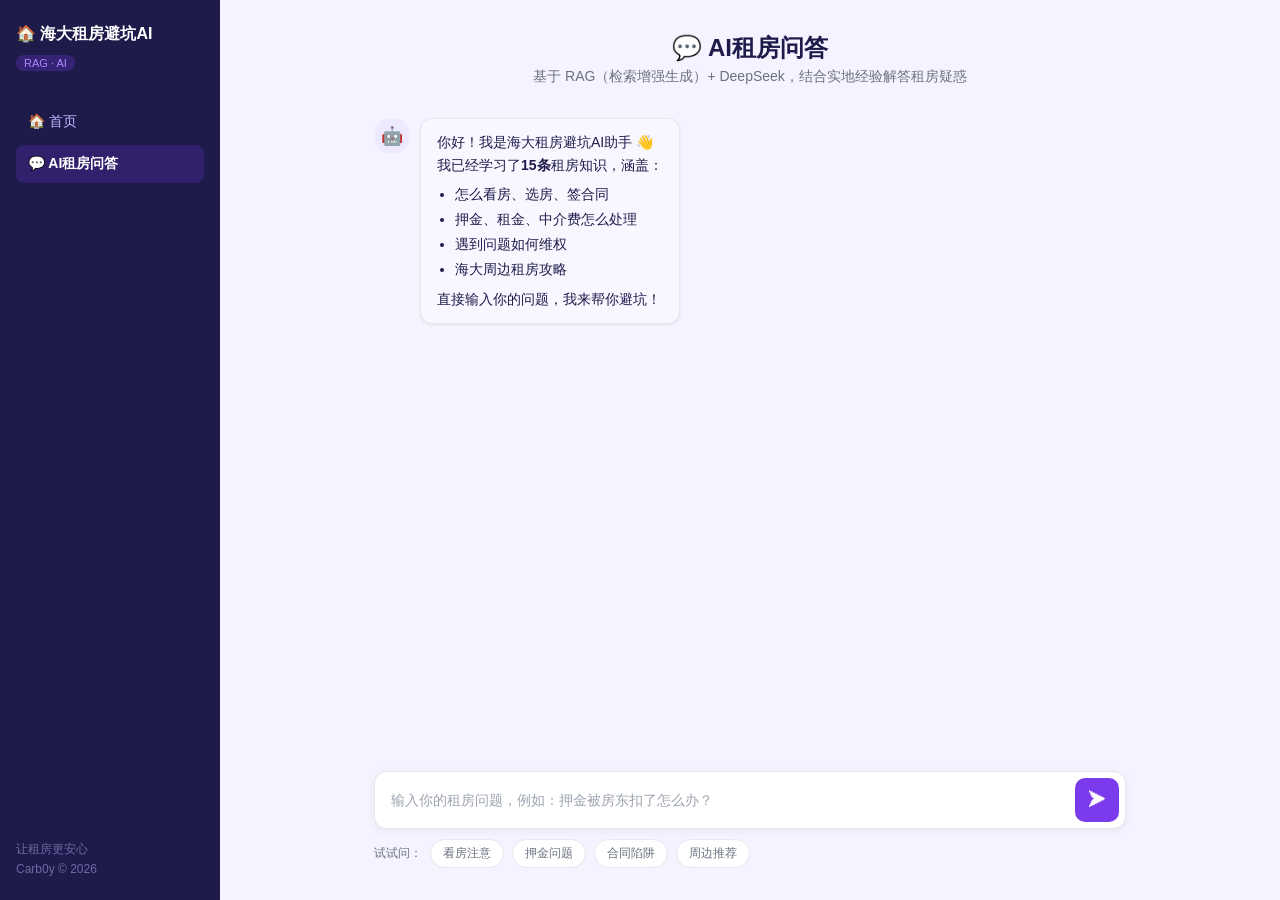
==== docs/index.html @ 844fbe29 "feat: 添加纯前端版RAG问答页面，支持GitHub Pages部署" ====
<!DOCTYPE html>
<html lang="zh-CN">
<head>
    <meta charset="UTF-8">
    <meta name="viewport" content="width=device-width, initial-scale=1.0">
    <title>海大租房避坑AI</title>
    <style>
        * { margin: 0; padding: 0; box-sizing: border-box; }

        :root {
            --bg: #f5f3ff;
            --sidebar-bg: #1e1b4b;
            --sidebar-text: #c4b5fd;
            --sidebar-active: #fff;
            --card: #fff;
            --text: #1e1b4b;
            --text-secondary: #6b7280;
            --primary: #7c3aed;
            --primary-light: #ede9fe;
            --user-bubble: linear-gradient(135deg, #7c3aed, #a78bfa);
            --bot-bubble: #f8f7ff;
            --border: #e5e7eb;
            --shadow: 0 1px 3px rgba(0,0,0,0.08);
            --radius: 12px;
        }

        body {
            font-family: -apple-system, BlinkMacSystemFont, "Segoe UI", "PingFang SC", "Hiragino Sans GB", "Microsoft YaHei", sans-serif;
            background: var(--bg);
            color: var(--text);
            min-height: 100vh;
        }

        .app-container { display: flex; min-height: 100vh; }

        /* Sidebar */
        .sidebar {
            width: 220px;
            background: var(--sidebar-bg);
            color: var(--sidebar-text);
            display: flex;
            flex-direction: column;
            padding: 24px 16px;
            flex-shrink: 0;
        }
        .sidebar-header h2 { font-size: 16px; color: #fff; margin-bottom: 4px; }
        .sidebar-header .badge {
            display: inline-block;
            font-size: 11px;
            background: #7c3aed44;
            color: #a78bfa;
            padding: 2px 8px;
            border-radius: 10px;
            margin-top: 6px;
        }
        .sidebar-nav { margin-top: 32px; display: flex; flex-direction: column; gap: 4px; }
        .sidebar-nav a {
            color: var(--sidebar-text);
            text-decoration: none;
            padding: 10px 12px;
            border-radius: 8px;
            font-size: 14px;
            transition: all .15s;
        }
        .sidebar-nav a:hover { background: #312e81; color: #ddd6fe; }
        .sidebar-nav a.active { background: #7c3aed33; color: #fff; font-weight: 600; }
        .sidebar-footer { margin-top: auto; font-size: 12px; opacity: 0.5; }

        /* Main */
        .qa-main {
            flex: 1;
            display: flex;
            flex-direction: column;
            max-width: 800px;
            margin: 0 auto;
            width: 100%;
            padding: 0 24px;
        }
        .qa-header { padding: 32px 0 16px; text-align: center; }
        .qa-header h1 { font-size: 24px; margin-bottom: 4px; }
        .qa-subtitle { font-size: 14px; color: var(--text-secondary); }

        /* Chat */
        .chat-container {
            flex: 1;
            overflow-y: auto;
            padding: 16px 0;
            display: flex;
            flex-direction: column;
            gap: 16px;
            scroll-behavior: smooth;
        }
        .chat-message { display: flex; gap: 10px; animation: fadeUp .3s ease; }
        .chat-message.user { flex-direction: row-reverse; }
        .message-avatar {
            width: 36px; height: 36px; border-radius: 50%;
            display: flex; align-items: center; justify-content: center;
            font-size: 18px; flex-shrink: 0;
            background: var(--primary-light);
        }
        .chat-message.user .message-avatar { background: #7c3aed33; }
        .message-bubble {
            max-width: 75%;
            padding: 12px 16px;
            border-radius: var(--radius);
            font-size: 14px;
            line-height: 1.65;
            box-shadow: var(--shadow);
        }
        .chat-message.bot .message-bubble { background: var(--bot-bubble); border: 1px solid var(--border); }
        .chat-message.user .message-bubble { background: var(--user-bubble); color: #fff; }
        .message-bubble ul { padding-left: 18px; margin: 6px 0; }
        .message-bubble li { margin: 2px 0; }

        /* Source display */
        .message-sources {
            margin-top: 8px;
            padding: 8px 12px;
            background: #f0fdf4;
            border-radius: 8px;
            font-size: 12px;
            color: #166534;
        }
        .message-sources .source-title { font-weight: 600; margin-bottom: 4px; }
        .message-sources .source-item { display: flex; gap: 8px; margin: 2px 0; }
        .message-sources .source-sim { color: #6b7280; white-space: nowrap; }

        /* Loading dots */
        .typing-dots { display: flex; gap: 4px; padding: 4px 0; }
        .typing-dots span {
            width: 7px; height: 7px; border-radius: 50%;
            background: #a78bfa;
            animation: bounce 1.2s infinite;
        }
        .typing-dots span:nth-child(2) { animation-delay: .2s; }
        .typing-dots span:nth-child(3) { animation-delay: .4s; }

        /* Input */
        .qa-input-area { padding: 16px 0 32px; }
        .qa-input-wrapper {
            display: flex; gap: 8px;
            background: var(--card);
            border-radius: var(--radius);
            padding: 6px 6px 6px 16px;
            box-shadow: 0 2px 8px rgba(0,0,0,0.06);
            border: 1px solid var(--border);
        }
        .qa-input-wrapper input {
            flex: 1; border: none; outline: none;
            font-size: 14px; background: transparent;
            color: var(--text);
        }
        .qa-input-wrapper input::placeholder { color: #9ca3af; }
        .send-btn {
            width: 44px; height: 44px; border: none;
            background: var(--primary); color: #fff;
            border-radius: 10px; cursor: pointer;
            font-size: 18px; display: flex; align-items: center; justify-content: center;
            transition: all .15s;
        }
        .send-btn:hover { background: #6d28d9; }
        .send-btn:disabled { opacity: 0.5; cursor: not-allowed; }
        .qa-hints { display: flex; gap: 8px; flex-wrap: wrap; margin-top: 10px; align-items: center; }
        .qa-hints span { font-size: 12px; color: var(--text-secondary); }
        .hint-btn {
            font-size: 12px; padding: 5px 12px;
            border: 1px solid var(--border); border-radius: 16px;
            background: var(--card); color: var(--text-secondary);
            cursor: pointer; transition: all .15s;
        }
        .hint-btn:hover { border-color: var(--primary); color: var(--primary); background: var(--primary-light); }

        @keyframes fadeUp { from { opacity: 0; transform: translateY(8px); } to { opacity: 1; transform: translateY(0); } }
        @keyframes bounce { 0%,60%,100% { transform: translateY(0); } 30% { transform: translateY(-6px); } }

        /* Responsive */
        @media (max-width: 640px) {
            .sidebar { display: none; }
            .qa-main { padding: 0 16px; }
            .message-bubble { max-width: 88%; }
        }
    </style>
</head>
<body>
    <div class="app-container">
        <aside class="sidebar">
            <div class="sidebar-header">
                <h2>🏠 海大租房避坑AI</h2>
                <span class="badge">RAG · AI</span>
            </div>
            <nav class="sidebar-nav">
                <a href="#home" class="nav-item">🏠 首页</a>
                <a href="#qa" class="nav-item active">💬 AI租房问答</a>
            </nav>
            <div class="sidebar-footer">
                <p>让租房更安心</p>
                <p style="margin-top:4px">Carb0y © 2026</p>
            </div>
        </aside>

        <main class="qa-main">
            <header class="qa-header">
                <h1>💬 AI租房问答</h1>
                <p class="qa-subtitle">基于 RAG（检索增强生成）+ DeepSeek，结合实地经验解答租房疑惑</p>
            </header>

            <div class="chat-container" id="chat">
                <div class="chat-message bot">
                    <div class="message-avatar">🤖</div>
                    <div class="message-bubble">
                        <p>你好！我是海大租房避坑AI助手 👋</p>
                        <p>我已经学习了<strong>15条</strong>租房知识，涵盖：</p>
                        <ul>
                            <li>怎么看房、选房、签合同</li>
                            <li>押金、租金、中介费怎么处理</li>
                            <li>遇到问题如何维权</li>
                            <li>海大周边租房攻略</li>
                        </ul>
                        <p>直接输入你的问题，我来帮你避坑！</p>
                    </div>
                </div>
            </div>

            <div class="qa-input-area">
                <div class="qa-input-wrapper">
                    <input type="text" id="questionInput"
                           placeholder="输入你的租房问题，例如：押金被房东扣了怎么办？"
                           autocomplete="off">
                    <button id="sendBtn" class="send-btn">➤</button>
                </div>
                <div class="qa-hints">
                    <span>试试问：</span>
                    <button class="hint-btn" data-q="看房时要注意检查哪些地方？">看房注意</button>
                    <button class="hint-btn" data-q="押金被房东克扣怎么办？">押金问题</button>
                    <button class="hint-btn" data-q="签租房合同要注意哪些条款？">合同陷阱</button>
                    <button class="hint-btn" data-q="海大附近哪些区域租房比较好？">周边推荐</button>
                </div>
            </div>
        </main>
    </div>

    <script>
    // ========== 知识库 ==========
    const KNOWLEDGE = [
        {"id":1,"q":"租房时如何判断房东是否靠谱？","a":"判断房东是否靠谱有以下几个方法：1）要求查看房东的身份证和房产证原件，确认他就是房主；2）如果是二房东，一定要看他和原房东的租赁合同，确认他有转租权；3）观察房东的态度，如果催你赶紧签约、不愿意给你时间看合同，就要警惕；4）可以在签约前和邻居聊一聊，了解房东的口碑。"},
        {"id":2,"q":"签租房合同要注意哪些条款？","a":"签合同时重点看以下几点：1）租金金额、支付方式（月付/季付）、支付日期必须明确；2）押金金额（一般是一个月租金）和退还条件要写清楚；3）水电燃气物业费由谁承担；4）房屋维修责任归属，大修是房东，小修一般租客；5）提前退租的违约金条款，通常是一个月租金；6）是否有其他隐藏费用如中介费、管理费。合同一定要逐条看清楚再签字。"},
        {"id":3,"q":"押金被房东克扣怎么办？","a":"如果房东无故克扣押金：1）首先要求房东出具书面扣款明细和依据；2）根据合同条款核对扣款是否合理；3）正常使用造成的磨损不应由租客承担；4）如果协商不成，可以向当地住建委或12345市民热线投诉；5）保留好合同、转账记录、聊天记录等所有证据；6）必要时可以走法律途径，小额诉讼程序比较简单。入住时一定要拍照留证，退租时再次拍照对比。"},
        {"id":4,"q":"看房时要注意检查哪些地方？","a":"看房必查清单：1）水压和热水器是否正常，打开所有水龙头测试；2）电路和插座是否好用，带个手机充电器逐个试；3）空调制冷制热是否正常；4）卫生间是否有异味、下水是否通畅；5）墙面是否有渗水、发霉的痕迹；6）门窗是否能正常开关和锁上；7）网络信号和手机信号如何；8）白天和晚上最好各看一次，了解噪音和采光情况；9）问清楚周边有没有施工计划。"},
        {"id":5,"q":"海大附近哪些区域租房比较好？","a":"海大附近推荐几个区域：1）学校周边的小区步行可达，但价格偏高；2）附近城中村价格便宜但环境一般，要注意安全；3）公交3-5站范围内的老小区性价比最高，生活配套成熟；4）新建公寓小区设施好但价格贵；5）合租可以选择学校教师家属院，环境安静安全。具体选哪里要根据你的预算、通勤时间来权衡。建议避开临街的低楼层，噪音比较大。"},
        {"id":6,"q":"租房预算应该怎么分配？","a":"租房预算建议这样分配：1）房租不应超过月收入的30%；2）押金一般等于1个月房租，需要一次性支付；3）中介费（如有）通常为半个月到一个月房租；4）第一个月通常还要预付1-3个月房租；5）搬家费用预留500-1000元；6）添置生活用品预算1000-2000元。所以第一次租房大概需要准备4-6个月的房租金额作为启动资金。"},
        {"id":7,"q":"合租要注意什么？","a":"合租需要注意：1）尽量找认识的同学或朋友合租，陌生人合租风险较大；2）提前约定好公共区域的卫生打扫制度；3）水电费分摊方式要明确（按人头还是按房间）；4）作息时间最好相近，避免互相打扰；5）是否可以带朋友回来、是否可以养宠物要提前说好；6）如果有人中途退租，剩余房租如何处理要写在协议里；7）贵重物品自己保管好，公共区域不要放私人物品。"},
        {"id":8,"q":"租房需要办理哪些手续？","a":"租房后需要办理：1）签订正规的房屋租赁合同（最好是住建委的标准版本）；2）到当地派出所办理暂住登记（部分城市需要办理居住证）；3）记录水电气表的初始读数，拍照留证；4）更换门锁或至少换锁芯，保障安全；5）办理宽带和有线电视；6）了解小区的物业电话和紧急联系方式；7）如果是学生，可以告知辅导员你的校外住址。"},
        {"id":9,"q":"如何避免租房被骗？","a":"防骗要点：1）不要在看房前支付任何费用，包括'定金''看房费'等；2）网上看到的房源如果图片精美价格极低，大概率是虚假房源；3）拒绝'房东不在本地，你先打款我寄钥匙'的说辞；4）核实房源信息，同一个房子在多个平台对比确认；5）不要轻信口头承诺，一切以书面合同为准；6）拒绝任何形式的网贷分期付租平台，利率极高；7）中介费在签约成功后才支付，不要提前给。"},
        {"id":10,"q":"退租时需要注意什么？","a":"退租流程要点：1）提前一个月（或按合同约定时间）通知房东；2）把房屋打扫干净，尽量恢复到入住时的状态；3）和房东一起做退房检查，当场确认物品完好；4）结清所有水电燃气费用，保留缴费凭证；5）核对押金退还金额和时间，要求房东出具书面确认；6）交还所有钥匙和门禁卡；7）如果有损坏需要维修，建议自己找人修好再退，比房东扣款便宜很多。"},
        {"id":11,"q":"短租（一个月左右）怎么找房子？","a":"短租可以考虑：1）短租平台如自如寓、贝壳找房的短租频道；2）学校周边的民宿或公寓式酒店，月租有折扣；3）师兄师姐转租的房子，往往比较靠谱且价格优惠；4）学校论坛或微信群里的短租信息；5）注意短租合同要和长租合同一样认真对待，押金退还条件也要明确。短租一般不太容易找到特别便宜的房子，预算要适当提高。"},
        {"id":12,"q":"房子漏水、电器坏了该谁修？","a":"维修责任划分：1）房屋主体结构、管道、墙面等自然损坏由房东负责维修；2）房东提供的电器（空调、热水器、冰箱等）自然损坏由房东维修或更换；3）租客使用不当造成的损坏由租客负责；4）灯泡、水龙头垫圈等易耗品通常由租客自行更换；5）维修前先拍照告知房东，不要擅自找人来修；6）如果房东拖延不修，可以自行维修后保留发票，从租金中扣除，但要提前告知房东。"},
        {"id":13,"q":"什么是'押一付三'？租房付款方式有哪些？","a":"'押一付三'是指押金1个月房租，一次性付3个月房租。常见付款方式：1）押一付一：压力最小，但房东不太愿意接受；2）押一付三：最常见的方式；3）押一付六/押一付年：一次性付半年或全年，可以和房东谈价格折扣；4）月付：对学生来说最友好，但需要遇到好说话的房东。建议尽量争取押一付一或押一付三，不要一次性付太多，万一出问题风险太大。"},
        {"id":14,"q":"租房要不要找中介？","a":"找中介的利弊：优点是可以快速匹配房源、手续比较规范、有纠纷时可以协调；缺点是要支付中介费（通常半个月到一个月房租）。如果找中介：1）选择正规大型中介公司（如链家、贝壳、我爱我家）；2）问清楚中介费是多少，什么时候支付；3）不要找路边小中介，容易遇到黑中介。如果自己找：可以通过学校论坛、校友群、直接联系小区物业等方式，省钱但需要花时间筛选。"},
        {"id":15,"q":"楼层和朝向怎么选？","a":"楼层和朝向建议：1）南方地区选南北通透最好，朝南采光好不潮湿；2）避开顶楼，夏天热冬天冷，还可能漏水；3）一楼潮湿蚊虫多、安全性相对差，但价格便宜；4）电梯房的中间楼层最好，采光通风都适中；5）楼梯房建议选3-4楼，太高搬东西累；6）避开西晒的房间，下午非常热；7）如果预算有限，朝北的房间价格便宜，可以用除湿机解决潮湿问题。"}
    ];

    // ========== 模糊匹配 (JS版 difflib.SequenceMatcher) ==========
    function similarity(a, b) {
        if (a === b) return 1.0;
        if (!a.length || !b.length) return 0.0;
        // 用 bigram 匹配近似 difflib.SequenceMatcher.ratio()
        const bigrams = s => {
            const set = new Set();
            for (let i = 0; i < s.length - 1; i++) set.add(s.substring(i, i + 2));
            return set;
        };
        const ba = bigrams(a), bb = bigrams(b);
        let intersect = 0;
        for (const bg of ba) { if (bb.has(bg)) intersect++; }
        const total = ba.size + bb.size;
        return total === 0 ? 1.0 : (2.0 * intersect) / total;
    }

    function fuzzyMatch(query, topN = 3) {
        return KNOWLEDGE
            .map(item => ({ ratio: similarity(query, item.q), item }))
            .sort((a, b) => b.ratio - a.ratio)
            .slice(0, topN);
    }

    // ========== DeepSeek API ==========
    const DS_API_KEY = 'sk-f6961e27e8554142bd459ff94f2e1b68';
    const DS_API_URL = 'https://api.deepseek.com/v1/chat/completions';

    async function callDeepSeek(query, matches) {
        const contextText = matches.map((m, i) =>
            `【参考知识${i + 1}】（相似度：${m.ratio.toFixed(2)}）\n问：${m.item.q}\n答：${m.item.a}`
        ).join('\n\n');

        const systemPrompt = [
            '你是"海大租房避坑AI"，一个专门帮助大学生解决租房问题的智能助手。',
            '你的知识来源于真实的租房经验和本地知识库。',
            '',
            '回答规则：',
            '1. 基于下面提供的参考知识来回答用户问题',
            '2. 回答要实用、接地气，像学长学姐在分享经验',
            '3. 如果参考知识不够完整，可以适当补充通用租房常识',
            '4. 回答控制在300字以内，重点突出',
            '5. 结尾可以加一句温馨提示',
            '',
            `参考知识：\n${contextText}`
        ].join('\n');

        const resp = await fetch(DS_API_URL, {
            method: 'POST',
            headers: {
                'Authorization': `Bearer ${DS_API_KEY}`,
                'Content-Type': 'application/json'
            },
            body: JSON.stringify({
                model: 'deepseek-chat',
                messages: [
                    { role: 'system', content: systemPrompt },
                    { role: 'user', content: query }
                ],
                temperature: 0.7,
                max_tokens: 600
            })
        });

        if (!resp.ok) {
            const err = await resp.json().catch(() => ({}));
            throw new Error(err.error?.message || `HTTP ${resp.status}`);
        }

        const data = await resp.json();
        return data.choices[0].message.content;
    }

    // ========== UI ==========
    const chat = document.getElementById('chat');
    const input = document.getElementById('questionInput');
    const sendBtn = document.getElementById('sendBtn');
    let isBusy = false;

    function addMessage(role, html) {
        const div = document.createElement('div');
        div.className = `chat-message ${role}`;
        div.innerHTML = `
            <div class="message-avatar">${role === 'bot' ? '🤖' : '👤'}</div>
            <div class="message-bubble">${html}</div>
        `;
        chat.appendChild(div);
        chat.scrollTop = chat.scrollHeight;
        return div;
    }

    function addSources(matches) {
        const html = `
            <div class="message-sources">
                <div class="source-title">📚 匹配到的知识来源：</div>
                ${matches.map(m => `
                    <div class="source-item">
                        <span>${m.item.q}</span>
                        <span class="source-sim">${(m.ratio * 100).toFixed(0)}%</span>
                    </div>
                `).join('')}
            </div>
        `;
        const div = document.createElement('div');
        div.className = 'chat-message bot';
        div.innerHTML = `<div class="message-avatar" style="visibility:hidden">🤖</div><div class="message-bubble">${html}</div>`;
        chat.appendChild(div);
        chat.scrollTop = chat.scrollHeight;
    }

    function setBusy(busy) {
        isBusy = busy;
        sendBtn.disabled = busy;
        input.disabled = busy;
    }

    function addTyping() {
        const div = document.createElement('div');
        div.className = 'chat-message bot';
        div.id = 'typing-indicator';
        div.innerHTML = `
            <div class="message-avatar">🤖</div>
            <div class="message-bubble">
                <div class="typing-dots"><span></span><span></span><span></span></div>
            </div>
        `;
        chat.appendChild(div);
        chat.scrollTop = chat.scrollHeight;
    }

    function removeTyping() {
        const el = document.getElementById('typing-indicator');
        if (el) el.remove();
    }

    async function ask(question) {
        if (isBusy) return;
        question = question.trim();
        if (!question) return;

        setBusy(true);
        input.value = '';

        // 显示用户消息
        addMessage('user', `<p>${escapeHtml(question)}</p>`);

        // 模糊匹配
        const matches = fuzzyMatch(question, 3);

        if (matches[0].ratio < 0.3) {
            addMessage('bot', '<p>抱歉，这个问题我还没学到，建议你实地看房时问问房东。</p>');
            setBusy(false);
            return;
        }

        // 显示匹配来源
        addSources(matches);

        // 调用AI
        addTyping();
        try {
            const answer = await callDeepSeek(question, matches);
            removeTyping();
            addMessage('bot', `<p>${formatAnswer(answer)}</p>`);
        } catch (e) {
            removeTyping();
            addMessage('bot', `<p>抱歉，AI服务暂时不可用：${escapeHtml(e.message)}</p>`);
        }

        setBusy(false);
    }

    function escapeHtml(s) {
        const d = document.createElement('div');
        d.textContent = s;
        return d.innerHTML;
    }

    function formatAnswer(text) {
        return escapeHtml(text)
            .replace(/\n\n/g, '</p><p>')
            .replace(/\n/g, '<br>')
            .replace(/^/, '<p>')
            .replace(/$/, '</p>');
    }

    // 事件绑定
    sendBtn.addEventListener('click', () => ask(input.value));
    input.addEventListener('keydown', e => { if (e.key === 'Enter') ask(input.value); });
    document.querySelectorAll('.hint-btn').forEach(btn => {
        btn.addEventListener('click', () => ask(btn.dataset.q));
    });
    </script>
</body>
</html>
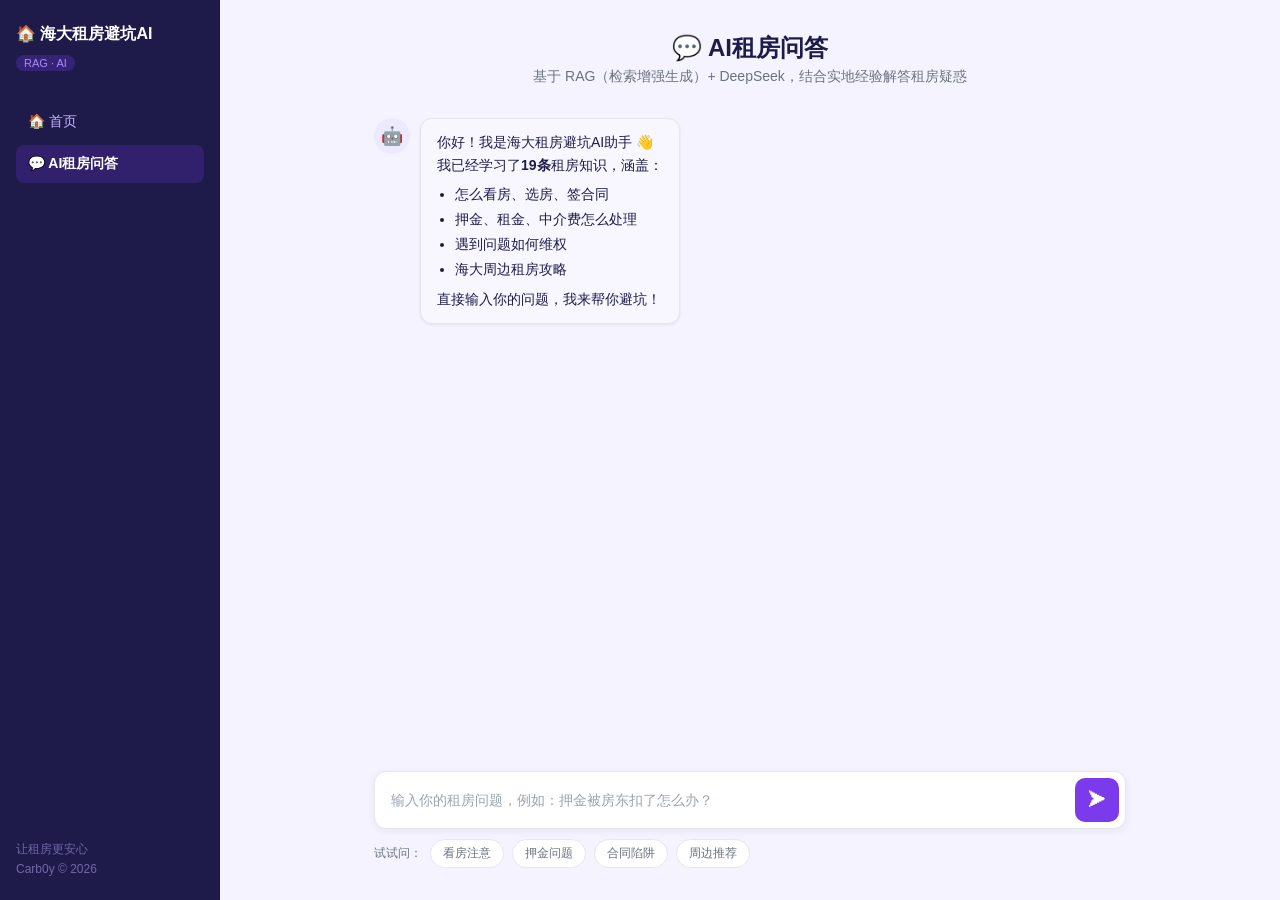
==== commit 59bec64f: "feat: 新增自我介绍/功能介绍条目，修复'你是谁'类问题无法匹配的问题" ====
--- a/docs/index.html
+++ b/docs/index.html
@@ -209,7 +209,7 @@
                     <div class="message-avatar">🤖</div>
                     <div class="message-bubble">
                         <p>你好！我是海大租房避坑AI助手 👋</p>
-                        <p>我已经学习了<strong>15条</strong>租房知识，涵盖：</p>
+                        <p>我已经学习了<strong>19条</strong>租房知识，涵盖：</p>
                         <ul>
                             <li>怎么看房、选房、签合同</li>
                             <li>押金、租金、中介费怎么处理</li>
@@ -256,7 +256,11 @@
         {"id":12,"q":"房子漏水、电器坏了该谁修？","a":"维修责任划分：1）房屋主体结构、管道、墙面等自然损坏由房东负责维修；2）房东提供的电器（空调、热水器、冰箱等）自然损坏由房东维修或更换；3）租客使用不当造成的损坏由租客负责；4）灯泡、水龙头垫圈等易耗品通常由租客自行更换；5）维修前先拍照告知房东，不要擅自找人来修；6）如果房东拖延不修，可以自行维修后保留发票，从租金中扣除，但要提前告知房东。"},
         {"id":13,"q":"什么是'押一付三'？租房付款方式有哪些？","a":"'押一付三'是指押金1个月房租，一次性付3个月房租。常见付款方式：1）押一付一：压力最小，但房东不太愿意接受；2）押一付三：最常见的方式；3）押一付六/押一付年：一次性付半年或全年，可以和房东谈价格折扣；4）月付：对学生来说最友好，但需要遇到好说话的房东。建议尽量争取押一付一或押一付三，不要一次性付太多，万一出问题风险太大。"},
         {"id":14,"q":"租房要不要找中介？","a":"找中介的利弊：优点是可以快速匹配房源、手续比较规范、有纠纷时可以协调；缺点是要支付中介费（通常半个月到一个月房租）。如果找中介：1）选择正规大型中介公司（如链家、贝壳、我爱我家）；2）问清楚中介费是多少，什么时候支付；3）不要找路边小中介，容易遇到黑中介。如果自己找：可以通过学校论坛、校友群、直接联系小区物业等方式，省钱但需要花时间筛选。"},
-        {"id":15,"q":"楼层和朝向怎么选？","a":"楼层和朝向建议：1）南方地区选南北通透最好，朝南采光好不潮湿；2）避开顶楼，夏天热冬天冷，还可能漏水；3）一楼潮湿蚊虫多、安全性相对差，但价格便宜；4）电梯房的中间楼层最好，采光通风都适中；5）楼梯房建议选3-4楼，太高搬东西累；6）避开西晒的房间，下午非常热；7）如果预算有限，朝北的房间价格便宜，可以用除湿机解决潮湿问题。"}
+        {"id":15,"q":"楼层和朝向怎么选？","a":"楼层和朝向建议：1）南方地区选南北通透最好，朝南采光好不潮湿；2）避开顶楼，夏天热冬天冷，还可能漏水；3）一楼潮湿蚊虫多、安全性相对差，但价格便宜；4）电梯房的中间楼层最好，采光通风都适中；5）楼梯房建议选3-4楼，太高搬东西累；6）避开西晒的房间，下午非常热；7）如果预算有限，朝北的房间价格便宜，可以用除湿机解决潮湿问题。"},
+        {"id":16,"q":"你是谁？你都能干嘛？你能做什么？","a":"我是「海大租房避坑AI」，一个专门帮助海大学生解决租房问题的智能助手。我能做的事情包括：1）回答看房、选房、签合同的各种问题；2）教你如何判断房东是否靠谱；3）帮你分析押金退租等纠纷怎么处理；4）分享海大周边租房攻略和预算建议；5）告诉你合租注意事项、维修责任划分等实用知识。我结合了实地看房经验 + AI大模型能力，比网上泛泛的租房攻略更接地气、更针对海大学生的需求。有啥租房问题直接问我就行！"},
+        {"id":17,"q":"你能回答什么问题？你可以回答哪些问题？","a":"我目前学习了19条租房知识，涵盖以下方面：看房检查清单、房东靠谱度判断、合同条款解读、押金纠纷处理、租金预算分配、合租注意事项、租房手续办理、防骗指南、退租流程、短租攻略、维修责任划分、付款方式解析、中介选择、楼层朝向选择、周边区域推荐等。简单说——从你开始找房到退租离开，整个过程中遇到的任何问题，我都能帮你分析、给建议。"},
+        {"id":18,"q":"你怎么用？怎么使用你？怎么问你问题？","a":"使用超简单：直接在输入框里打字问我问题就行。比如：输入「看房要注意什么」我就会从知识库里匹配最相关的经验来回答你；输入「押金被扣了怎么办」我会给你维权步骤。你也可以点击输入框下方的快捷提问按钮，快速体验。我的知识来源于真实的租房经验和本地信息，还会调用AI大模型帮你生成个性化的回答。问得越具体，回答越有用！"},
+        {"id":19,"q":"这个网站是谁做的？","a":"这个网站是海大学生何从丰（GitHub: Carb0y）独立开发的。技术架构上使用了 RAG（检索增强生成）技术——先用模糊匹配从知识库里找到最相关的租房经验，然后作为上下文喂给 DeepSeek 大模型，让它生成精准、接地气的回答。从数据收集、知识结构化、到前端开发、GitHub Pages 部署，全部独立完成。项目已开源在 GitHub 上：github.com/Carb0y/gdou-rent-ai"}
     ];
 
     // ========== 模糊匹配 (JS版 difflib.SequenceMatcher) ==========
